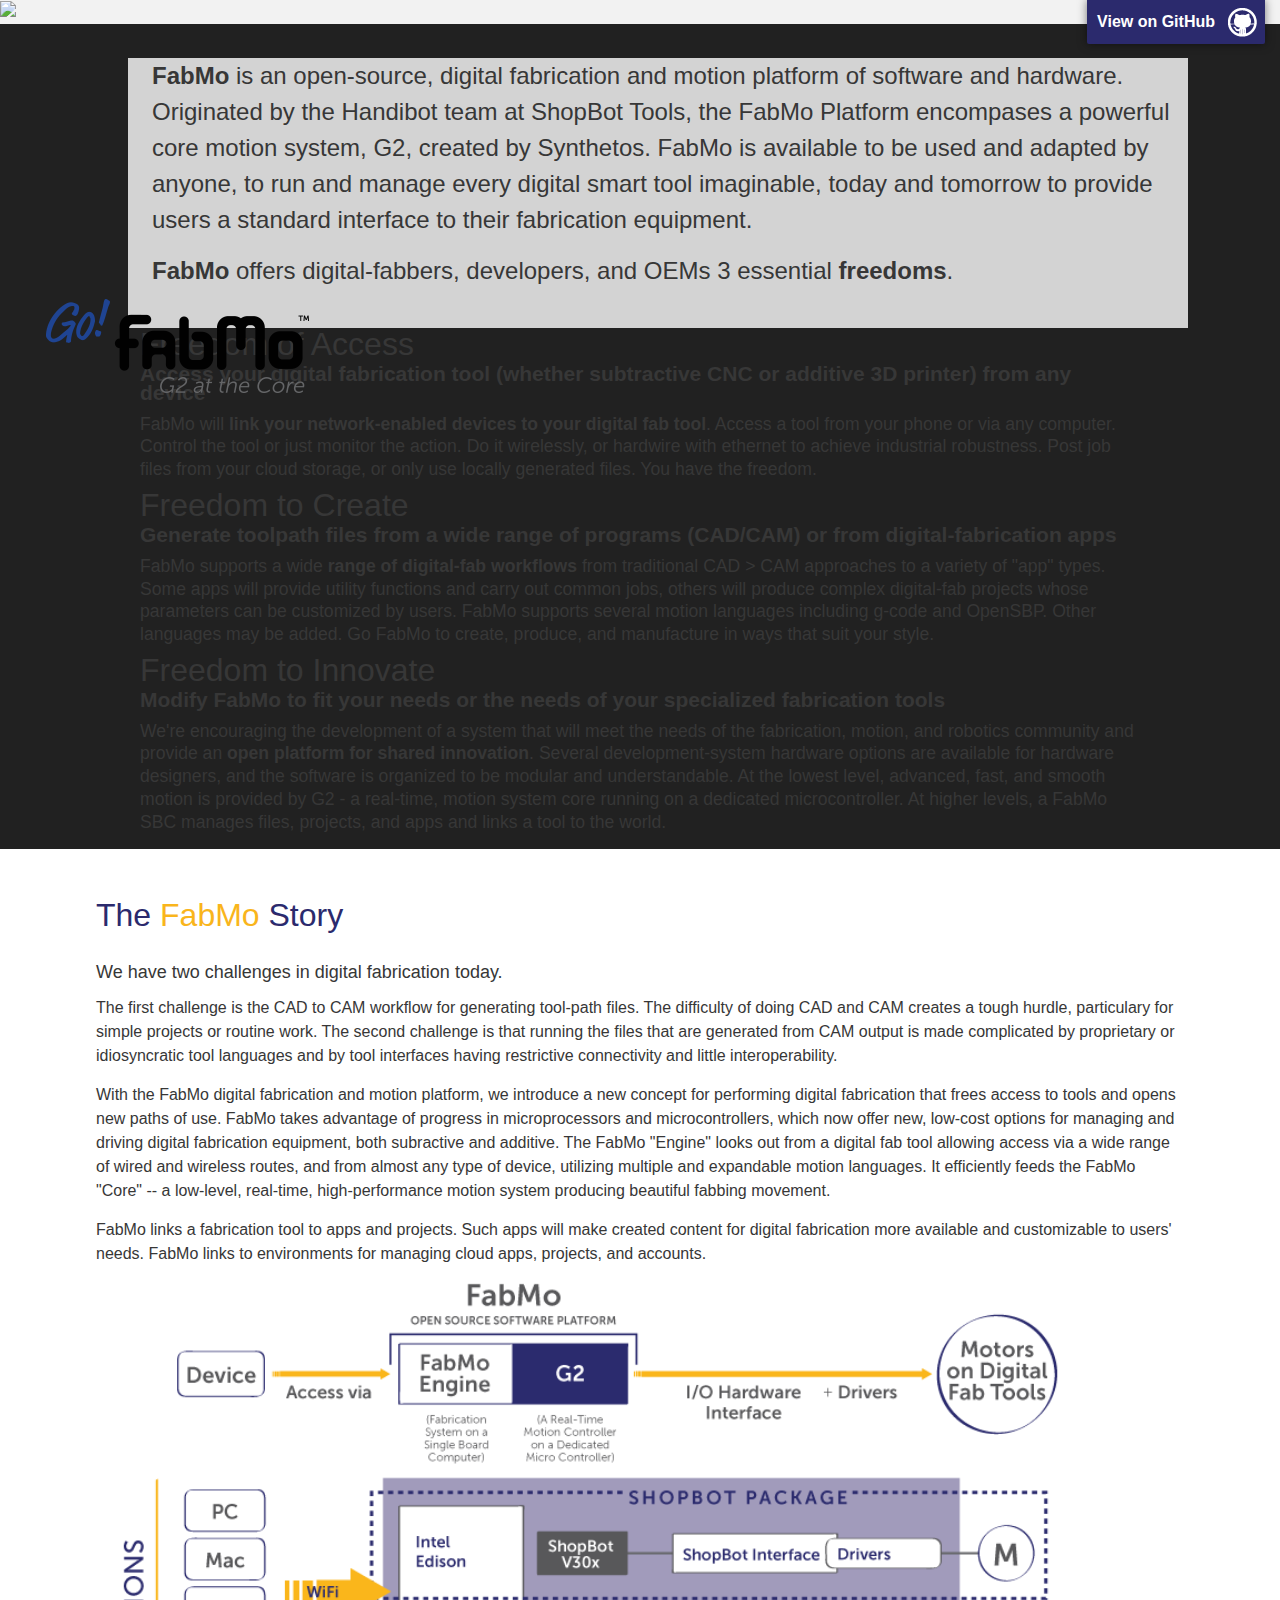
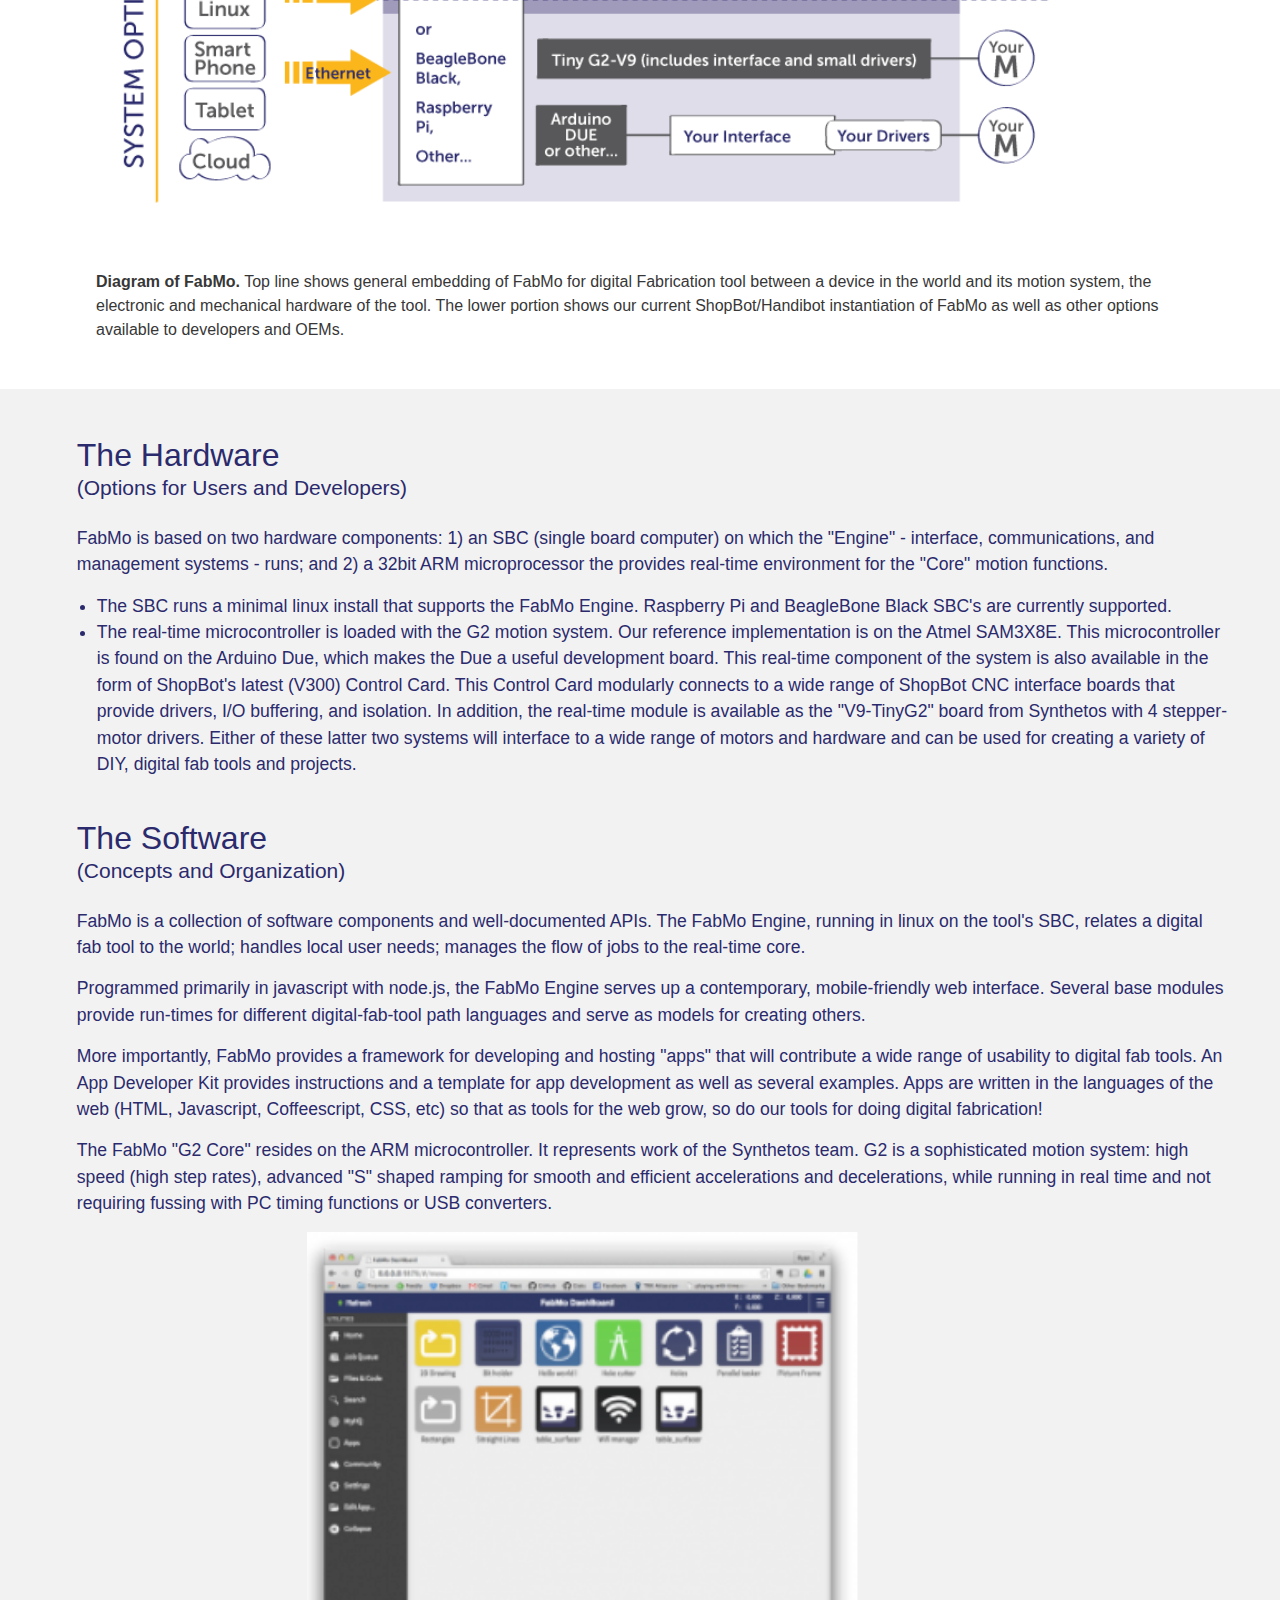
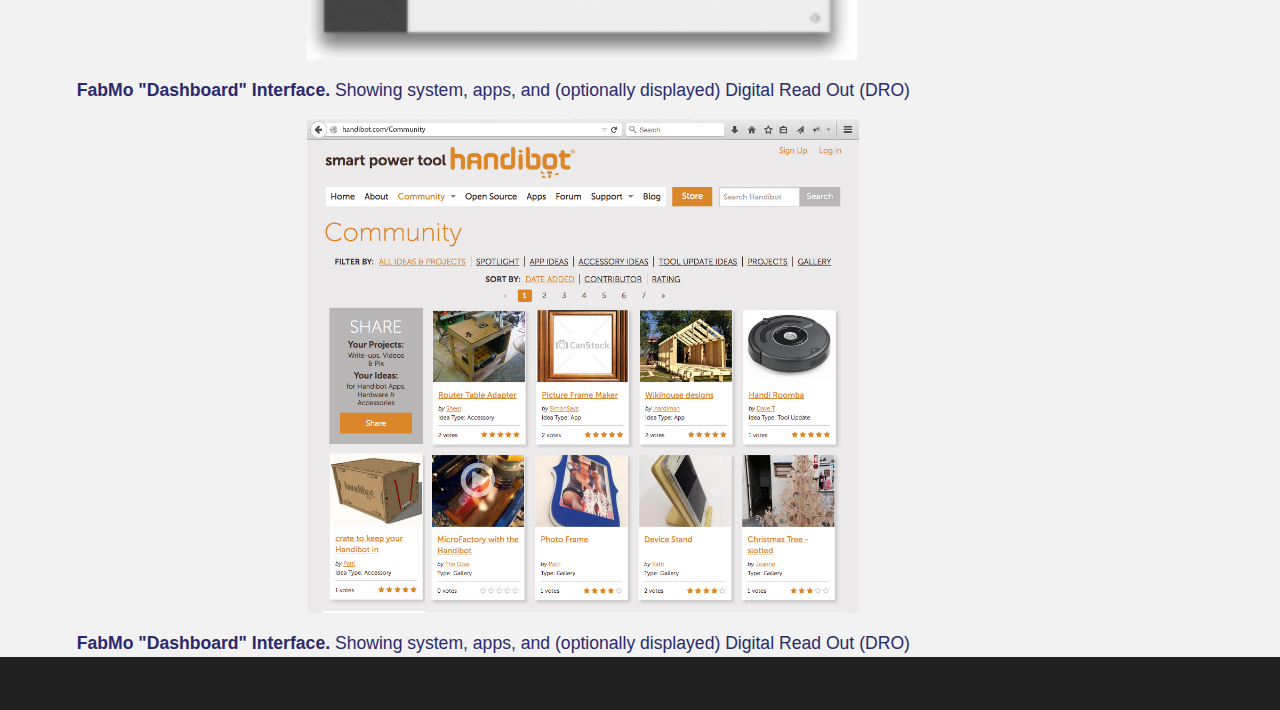
==== index_t1.html @ e77a11d4 "more updating" ====
<!DOCTYPE html>
<html>
    <head>
        <meta charset='utf-8'>
        <meta http-equiv="X-UA-Compatible" content="chrome=1">

        <meta name="viewport" content="width=device-width, initial-scale=1">
        <meta name="description" content="FabMo™ : At last... An Innovative Platform for Today&#39;s and Tomorrow&#39;s Smart Tools">
        <link rel="stylesheet" type="text/css" media="screen" href="stylesheets/stylesheet.css">
        <title>FabMo™</title>

        <script type="text/javascript" src="http://use.typekit.net/nbm6rcp.js"></script>
        <script type="text/javascript">try{Typekit.load();}catch(e){}</script>

        <link rel="stylesheet" type="text/css" media="screen" href="https://handibot.com/css/global.css">
        <link rel="stylesheet" type="text/css" media="screen" href="css/style.css">
        <link rel="stylesheet" href="http://cdnjs.cloudflare.com/ajax/libs/highlight.js/9.2.0/styles/default.min.css">
    </head>

    <body>
    <!-- HEADER -->
    <div id="header_wrap" class="outer">
        <img class="outer" id="header_img" src="images/cutting.png">
        <img id="fabmo_logo" src="images/FabMo_G2_logo.png">
        <a id="forkme_banner" href="https://github.com/FabMo">View on GitHub</a>
    </div>

        <script src="http://cdnjs.cloudflare.com/ajax/libs/highlight.js/9.2.0/highlight.min.js"></script>
        <script>hljs.initHighlightingOnLoad();</script>

        <div class="introduction_story">
          <p>
            <strong>FabMo</strong> is an open-source, digital fabrication and motion platform of software and hardware. Originated by the Handibot team at ShopBot Tools, the FabMo Platform encompases a powerful core motion system, G2, created by Synthetos. FabMo is available to be used and adapted by anyone, to run and manage every digital smart tool imaginable, today and tomorrow to provide users a standard interface to their fabrication equipment.</p>
          <p>
            <strong>FabMo</strong> offers digital-fabbers, developers, and OEMs 3 essential <strong>freedoms</strong>.
          </p>
        </div>

        <div class="freedom inner">
          <div class="freedom_of_access">
            <p></p>
            <h3>Freedom of Access</h3>
            <h4><strong>Access your digital fabrication tool (whether subtractive CNC or additive 3D printer) from any device </strong></h4>
            <p>
              FabMo will <strong>link your network-enabled devices to your digital fab tool</strong>. Access a tool from your phone or via any computer. Control the tool or just
              monitor the action. Do it wirelessly, or hardwire with ethernet to achieve industrial robustness. Post job files from your cloud storage,
              or only use locally generated files. You have the freedom.
            </p>
          </div>
          <div class="freedom_to_create">
            <h3>Freedom to Create</h3>
            <h4><strong>Generate toolpath files from a wide range of programs (CAD/CAM) or from digital-fabrication apps</strong></h4>
            <p>
              FabMo supports a wide <strong>range of digital-fab workflows</strong> from traditional CAD > CAM approaches to a variety of "app" types. Some apps will provide utility functions and carry out common jobs, others will produce complex digital-fab projects whose parameters can be customized by users. FabMo supports several
              motion languages including g-code and OpenSBP. Other languages may be added. Go FabMo to create, produce, and manufacture in ways that suit your style.
            </p>
          </div>
          <div class="freedom_to_innovate">
            <h3>Freedom to Innovate</h3>
            <h4><strong>Modify FabMo to fit your needs or the needs of your specialized fabrication tools</strong></h4>
            <p>
              We're encouraging the development of a system that will meet the needs of the fabrication, motion, and robotics community and provide an <strong>open platform for shared innovation</strong>. Several development-system hardware options are available for hardware designers, and the software is organized to be modular and understandable. At the lowest level,
              advanced, fast, and smooth motion is provided by G2 - a real-time, motion system core running on a dedicated microcontroller. At higher levels, a FabMo SBC manages files, projects, and apps and links a tool to the world.
            </p>
          </div>
        </div>

        <div class="fabmo_story">
          <h2>The <span>FabMo</span> Story</h2>
          <h5>We have two challenges in digital fabrication today.</h5>
          <p>
            The first challenge is the CAD to CAM workflow for generating tool-path files. The difficulty of doing CAD and CAM creates a tough
            hurdle, particulary for simple projects or routine work. The second challenge is that running the files that are generated from CAM output is made complicated by
            proprietary or idiosyncratic tool languages and by tool interfaces having restrictive connectivity and little interoperability.
          </p>
          <p>
            With the FabMo digital fabrication and motion platform, we introduce a new concept for performing digital fabrication that frees access to tools
            and opens new paths of use. FabMo takes advantage of progress in microprocessors and microcontrollers, which now offer new, low-cost options for managing
            and driving digital fabrication equipment, both subractive and additive. The FabMo "Engine" looks out from a digital fab tool allowing
            access via a wide range of wired and wireless routes, and from almost any type of device, utilizing multiple and expandable motion languages. It efficiently feeds
            the FabMo "Core" -- a low-level, real-time, high-performance motion system producing beautiful fabbing movement.
          </p>
          <p>
            FabMo links a fabrication tool to apps and projects. Such apps will make created content for digital fabrication more available and customizable to
            users' needs. FabMo links to environments for managing cloud apps, projects, and accounts.
          </p>
          <img id="diagram_img" src="images/fabmo_diagram_v03.png">
          <p><strong>Diagram of FabMo.</strong> Top line shows general embedding of FabMo for digital Fabrication tool between a device in the world and its motion system, the electronic and mechanical hardware of the tool. The lower portion shows our current ShopBot/Handibot instantiation of FabMo as well as other options available to developers and OEMs.</p>
        </div>
          
        <div class="product_info outer">
          <div id="wrapper product">
            <div class="hardware">
              <h2>The Hardware</h2>
              <h4>(Options for Users and Developers)</h4>
              <p>
                FabMo is based on two hardware components: 1) an SBC (single board computer) on which the "Engine" - interface, communications, and management systems - runs;
                and 2) a 32bit ARM microprocessor the provides real-time environment for the "Core" motion functions.
              </p>
              <ul>
                <li>
                  The SBC runs a minimal linux install that supports the FabMo Engine. Raspberry Pi and BeagleBone Black SBC's are currently supported.
                </li>
                <li>
                  The real-time microcontroller is loaded with the G2 motion system. Our reference implementation is on the Atmel SAM3X8E. This microcontroller is found on the Arduino
                  Due, which makes the Due a useful development board. This real-time component of the system is also available in the form of ShopBot's latest (V300) Control Card.
                  This Control Card modularly connects to a wide range of ShopBot CNC interface boards that provide drivers, I/O buffering, and isolation. In addition,
                  the real-time module is available as the "V9-TinyG2" board from Synthetos with 4 stepper-motor drivers. Either of these latter two systems will interface to a wide range of motors and hardware and can be used for creating a variety of DIY, digital fab tools and projects.
                </li>
              </ul>
            </div>

            <div class="hardware">
              <h2>The Software</h2>
              <h4>(Concepts and Organization)</h4>
              <p>
                FabMo is a collection of software components and well-documented APIs. The FabMo Engine, running in linux on the tool's SBC, relates a digital fab tool
                to the world; handles local user needs; manages the flow of jobs to the real-time core.
              </p>
              <p>
                Programmed primarily in javascript with node.js, the FabMo Engine serves up a contemporary, mobile-friendly web interface. Several base modules provide
                run-times for different digital-fab-tool path languages and serve as models for creating others.
              </p>
              <p>
                More importantly, FabMo provides a framework for developing and hosting "apps" that will contribute a wide range of usability to digital fab tools.
                An App Developer Kit provides instructions and a template for app development as well as several examples. Apps are written in the languages of the web (HTML,
                Javascript, Coffeescript, CSS, etc) so that as tools for the web grow, so do our tools for doing digital fabrication!
              </p>
              <p>
                The FabMo "G2 Core" resides on the ARM microcontroller. It represents work of the Synthetos team. G2 is a sophisticated motion system: high speed (high
                step rates), advanced "S" shaped ramping for smooth and efficient accelerations and decelerations, while running in real time and not requiring fussing with PC timing functions or USB converters.
              </p>
              <p></p>
                  <img src="images/FabMo_Dashboard.png">
              <p><strong>FabMo "Dashboard" Interface.</strong> Showing system, apps, and (optionally displayed) Digital Read Out (DRO) </p> 
                  <img src="images/Handibot_Com_1.jpg">
              <p><strong>FabMo "Dashboard" Interface.</strong> Showing system, apps, and (optionally displayed) Digital Read Out (DRO) 
            </div>
          </div>
        </div>



    <script type="text/javascript">
      var gaJsHost = (("https:" == document.location.protocol) ? "https://ssl." : "http://www.");
      document.write(unescape("%3Cscript src='" + gaJsHost + "google-analytics.com/ga.js' type='text/javascript'%3E%3C/script%3E"));
    </script>
    <script type="text/javascript">
      try {
        var pageTracker = _gat._getTracker("UA-40600601-3");
      pageTracker._trackPageview();
      } catch(err) {}
    </script>


    </body>
</html>
---- stylesheets/stylesheet.css ----
/*******************************************************************************
Slate Theme for GitHub Pages
by Jason Costello, @jsncostello
*******************************************************************************/

@import url(pygment_trac.css);

/*******************************************************************************
MeyerWeb Reset
*******************************************************************************/

html, body, div, span, applet, object, iframe,
h1, h2, h3, h4, h5, h6, p, blockquote, pre,
a, abbr, acronym, address, big, cite, code,
del, dfn, em, img, ins, kbd, q, s, samp,
small, strike, strong, sub, sup, tt, var,
b, u, i, center,
dl, dt, dd, ol, ul, li,
fieldset, form, label, legend,
table, caption, tbody, tfoot, thead, tr, th, td,
article, aside, canvas, details, embed,
figure, figcaption, footer, header, hgroup,
menu, nav, output, ruby, section, summary,
time, mark, audio, video {
  margin: 0;
  padding: 0;
  border: 0;
  font: inherit;
  vertical-align: baseline;
}

/* HTML5 display-role reset for older browsers */
article, aside, details, figcaption, figure,
footer, header, hgroup, menu, nav, section {
  display: block;
}

ol, ul {
  list-style: none;
}

table {
  border-collapse: collapse;
  border-spacing: 0;
}

/*******************************************************************************
Theme Styles
*******************************************************************************/

body {
  box-sizing: border-box;
  color:#373737;
  background: #212121;
  font-size: 16px;
  font-family: 'Myriad Pro', Calibri, Helvetica, Arial, sans-serif;
  line-height: 1.5;
}

h1, h2, h3, h4, h5, h6 {
  margin: 10px 0;
  font-family: 'Lucida Grande', 'Calibri', Helvetica, Arial, sans-serif;
}

h1 {
  font-size: 36px;
  font-weight: 700;
}

h2 {
  padding-bottom: 10px;
  font-size: 32px;
}

h3 {
  font-size: 24px;
}

h4 {
  font-size: 21px;
}

h5 {
  font-size: 18px;
}

h6 {
  font-size: 16px;
}

p {
  margin: 10px 0 15px 0;
}

footer p {
  color: #f2f2f2;
}

a {
  text-decoration: none;
  color: #007edf;
  text-shadow: none;

  transition: color 0.5s ease;
  transition: text-shadow 0.5s ease;
  -webkit-transition: color 0.5s ease;
  -webkit-transition: text-shadow 0.5s ease;
  -moz-transition: color 0.5s ease;
  -moz-transition: text-shadow 0.5s ease;
  -o-transition: color 0.5s ease;
  -o-transition: text-shadow 0.5s ease;
  -ms-transition: color 0.5s ease;
  -ms-transition: text-shadow 0.5s ease;
}

a:hover, a:focus {text-decoration: underline;}

footer a {
  color: #F2F2F2;
  text-decoration: underline;
}

em {
  font-style: italic;
}

strong {
  font-weight: bold;
}

p img {
  display: inline;
  margin: 0;
  padding: 0;
  vertical-align: middle;
  text-align: center;
  border: none;
}

pre, code {
  width: 100%;
  color: #222;
  font-family: Monaco, "Bitstream Vera Sans Mono", "Lucida Console", Terminal, monospace;
  font-size: 14px;

  border-radius: 2px;
  -moz-border-radius: 2px;
  -webkit-border-radius: 2px;
}

pre {
  width: 100%;
  padding: 10px;
  box-shadow: 0 0 10px rgba(0,0,0,.1);
  overflow: auto;
}

code {
  padding: 3px;
  margin: 0 3px;
  box-shadow: 0 0 10px rgba(0,0,0,.1);
}

pre code {
  display: block;
  box-shadow: none;
}

blockquote {
  color: #666;
  margin-bottom: 20px;
  padding: 0 0 0 20px;
  border-left: 3px solid #bbb;
}


ul, ol, dl {
  margin-bottom: 15px
}

ul {
  list-style-position: inside;
  list-style: disc;
  padding-left: 20px;
}

ol {
  list-style-position: inside;
  list-style: decimal;
  padding-left: 20px;
}

dl dt {
  font-weight: bold;
}

dl dd {
  padding-left: 20px;
  font-style: italic;
}

dl p {
  padding-left: 20px;
  font-style: italic;
}

hr {
  height: 1px;
  margin-bottom: 5px;
  border: none;
  background: url('../images/bg_hr.png') repeat-x center;
}

table {
  border: 1px solid #373737;
  margin-bottom: 20px;
  text-align: left;
 }

th {
  font-family: 'Lucida Grande', 'Helvetica Neue', Helvetica, Arial, sans-serif;
  padding: 10px;
  background: #373737;
  color: #fff;
 }

td {
  padding: 10px;
  border: 1px solid #373737;
 }

form {
  background: #f2f2f2;
  padding: 20px;
}

/*******************************************************************************
Full-Width Styles
*******************************************************************************/

.outer {
  width: 100%;
}

.inner {
  position: relative;
  max-width: 1000px;
  padding: 20px 10px;
  margin: 0 auto;
}

#forkme_banner {
  display: block;
  position: absolute;
  top:0;
  right: 15px;
  z-index: 10;
  padding: 10px 50px 10px 10px;
  color: #fff;
  background: url('../images/blacktocat.png') #2b2a6d no-repeat 95% 50%;
  font-weight: 700;
  box-shadow: 0 0 10px rgba(0,0,0,.5);
  border-bottom-left-radius: 2px;
  border-bottom-right-radius: 2px;
}

#fabmo_logo {
  display: block;
  position: absolute;
  top:31%;
  left: 30px;
  z-index: 10;
  padding: 10px 50px 10px 10px;
}

#header_wrap .inner {
  padding: 50px 10px 30px 10px;
}

#header_img img {
  width:100%;
}

#diagram_img img {
  margin-left: 10%;
  margin-right: 10%;
  width: 80%;
  position: relative;
  top: 1em;
  padding-left: 1em;
  padding-right:.5em;
  padding-bottom: 1em;
  background-color: white;
}

#project_title {
  margin: 0;
  color: #fff;
  font-size: 42px;
  font-weight: 700;
}

#project_tagline {
  color: #fff;
  font-size: 24px;
  font-weight: 300;
  background: none;
}

#downloads {
  position: absolute;
  width: 210px;
  z-index: 10;
  bottom: -40px;
  right: 0;
  height: 70px;
  background: url('../images/icon_download.png') no-repeat 0% 90%;
}

.zip_download_link {
  display: block;
  float: right;
  width: 90px;
  height:70px;
  text-indent: -5000px;
  overflow: hidden;
  background: url(../images/sprite_download.png) no-repeat bottom left;
}

.tar_download_link {
  display: block;
  float: right;
  width: 90px;
  height:70px;
  text-indent: -5000px;
  overflow: hidden;
  background: url(../images/sprite_download.png) no-repeat bottom right;
  margin-left: 10px;
}

.zip_download_link:hover {
  background: url(../images/sprite_download.png) no-repeat top left;
}

.tar_download_link:hover {
  background: url(../images/sprite_download.png) no-repeat top right;
}

#main_content_wrap {
  background: #f2f2f2;
  border-top: 1px solid #111;
  border-bottom: 1px solid #111;
}

#main_content {
  padding-top: 40px;
}

#footer_wrap {
  background: #212121;
}



/*******************************************************************************
Small Device Styles
*******************************************************************************/

@media screen and (max-width: 480px) {
  html, body {
    font-size:14px;
    width: 100% !important;
    overflow-x: hidden !important;
  }

  #downloads {
    display: none;
  }

  .inner {
    min-width: 320px;
    max-width: 400px;
  }

  #project_title {
  font-size: 32px;
  }

  h1 {
    font-size: 28px;
  }

  h2 {
    font-size: 24px;
  }

  h3 {
    font-size: 21px;
  }

  h4 {
    font-size: 18px;
  }

  h5 {
    font-size: 14px;
  }

  h6 {
    font-size: 12px;
  }

  code, pre {
    min-width: 320px;
    max-width: 900px;
    font-size: 11px;
  }

  #head_container {
    max-width: 100% !important;
  }

  #fabmo_logo {
    display: block;
    position: relative;
    top:30;
    left: 30px;
    z-index: 10;
    padding: 10px 50px 10px 10px;
  }

  .cartoon_container {
    max-width: 90% !important;
    padding-top: 15% !important;
  }

  .cartoon_container img {
    display: block !important;
    float: none !important;
    padding: 5em 0 1em 0 !important;
  }

  .tagline_container {
    display: block !important;
    width: 100% !important;
  }

  .second_tagline {
    width: 90% !important;
    position: static;
    font-size: 1.4em !important;
  }

  .first_tagline {
    font-size: 2em !important;
    position: static !important;
    float: left;
  }

  .fabmo_story {
    padding: 1.5em !important;
  }

  .freedom {
    padding: 1.5em !important;
  }

  .freedom h5 {
    font-weight: bold !important;
  }

  .tagline {
    width: 100% !important;
  }

  .divider {
    display: none;
  }

  .hardware, .software {
    min-width: 90%;
    max-width: 100%;
    display: block;
  }

  .hardware {
    padding-bottom: 0;
  }

  .hardware_image_1 img {
    width: 100% !important;
  }

  .software {
    position: static !important;
  }

  .resources {
    width: 90% !important;
    padding-left: 1.5em !important;
  }

  .logo_footer {
    float: right;
  }

  .logo_footer p {
    display: none;
  }
}

@media (max-width: 800px) {
  .product_info h2, .product_info h4 {
    line-height: 1em !important;
  }

  .fabmo_story img {
    width: 100% !important;
  }

  .footer_logo {
    width: 100% !important;
  }
}

@media (max-width: 1350px) {
  .hardware_image_2, .hardware_image_1 {
    max-width: 90%;
    width: 100% !important;
  }
}


/*******************************************************************************
Custom FabMo Styles
*******************************************************************************/

.introduction_story {
  margin-left: 10%;
  margin-right: 10%;
  width: 80%;
  position: relative;
  top: 1em;
  padding-left: 1em;
  padding-right:.5em;
  padding-bottom: 1em;
  background-color: lightgrey;
  font-size: 1.5em;
  margin-bottom: 0;
}

.introduction_story p {
  width: 100%;
}

#wrapper {
  width: 100%;
  background-color: white;
  border-bottom: 2px solid #2b2a6d;
  border-top: 2px solid #2b2a6d;
}

#wrapper .product {
  background-color: #f2f2f2;
}

#head_container {
  width: 80%;
  max-width: 1200px;
  min-height: 30em;
  margin: 0 auto;
  overflow: hidden;
  position: relative;
}

.cartoon_container {
  max-width: 50%;
}

.cartoon_container img {
  width: 100%;
  max-width: 500px;
  float: left;
  padding: 3em;
}

.tagline_container {
  width: 30%;
  height: auto;
  display: inline-block;
  margin: 0;
  text-align: right;
  overflow: hidden;
}

.tagline {
  width: 40%;
  font-size: 3.5vmin;
  position: absolute;
  right: 0;
  top: 1.5em;
  height: auto;
}

.first_tagline {
  position: absolute;
  left: .5em;
  font-size: 4vmin;
  color: #F9B51C;
}

.freedom {
  line-height: 1.2em;
  margin: 0 auto;
  padding-top: 1em;
  position: relative;
  top: 0em;
  padding-bottom: 0;
}

.freedom span {
  color: #F9B51C;
  text-decoration: underline;
}

.freedom h3 {
  font-size: 2em;
}

.freedom h5 {
  width: 75%;
  line-height: 1.5em;
}

.freedom div {
  padding-bottom: 0em;
}

.freedom p {
  font-size: 1.1em;
  line-height: 1.3em;
}

.product_info {
  position: relative;
  background-color: #f2f2f2;
  padding-top: 3em;
}

.product_info h2, .product_info h4 {
  line-height: .5em;
}

.product_info h4 {
  padding-bottom: 1em;
}

.hardware, .software {
  padding-left: 6%;
  color: #2b2a6d;
}

.hardware {
  padding-right: 3em;
  margin-bottom: 3em;
  position: relative;
  font-size: 1.1em;
}

.hardware img {
  width: 48%;
  margin-left: 20%;
  margin-right: 20%;
  position: relative;
}

.hardware_image_1 {
  width: 48%;
  display: inline-block;
  padding: 1em;
  position: relative;
  top: -1.4em;
}

.hardware_image_1 img {
  width: 76%;
}

.hardware_image_2 {
  width: 43%;
  display: inline-block;
  padding: 1em;
}

.hardware_image_2 img {
  width: 80%;
}

.hardware_images p {
  font-size: .9em;
}

.software {
  position: absolute;
  line-height: 1.5;
  font-size: 1.1em;
}

.divider {
  position:absolute;
  left:50%;
  top:10%;
  bottom:10%;
  border-left: 3px solid #2b2a6d;
}

.fabmo_story {
  background-color: white;
  padding: 2em 6em;
}

.fabmo_story h2 {
  color: #2b2a6d;
}

.fabmo_story span {
  color:  #F9B51C;
}

.fabmo_story img {
  width: 90%;
  position: relative;
  top: -1em;
}

.outer {
  background-color: #f2f2f2;
}

header {
  background-color: #f2f2f2;
}

footer {
  background-color: white;
  display: inline-block;
  width: 100%;
}

#footer_wrap {
  background-color: white;
}

.logo_footer {
  display: inline-block;
  width: 30%;
}

.logo_footer img {
  width: 75%;
}

.logo_footer a{
  color: #2b2a6d;
}

.logo_footer p {
  color: #2b2a6d;
  text-align: right;
}

.resources {
  padding: 0em 0 2em 6em;
  display: inline-block;
  width: 60%;
}

.resources h3 {
  color: #F9B51C;
  font-size: 2em;
  text-decoration: underline;
  padding-bottom: .2em;
}

.resources h5 {
  font-size: .9em;
  display: inline-block;
}

.resources a {
  display: inline;
}

.last-p {
  padding-bottom: 3em;
}

.resources a {
  color: #2b2a6d;
  font-size: 1em;
}
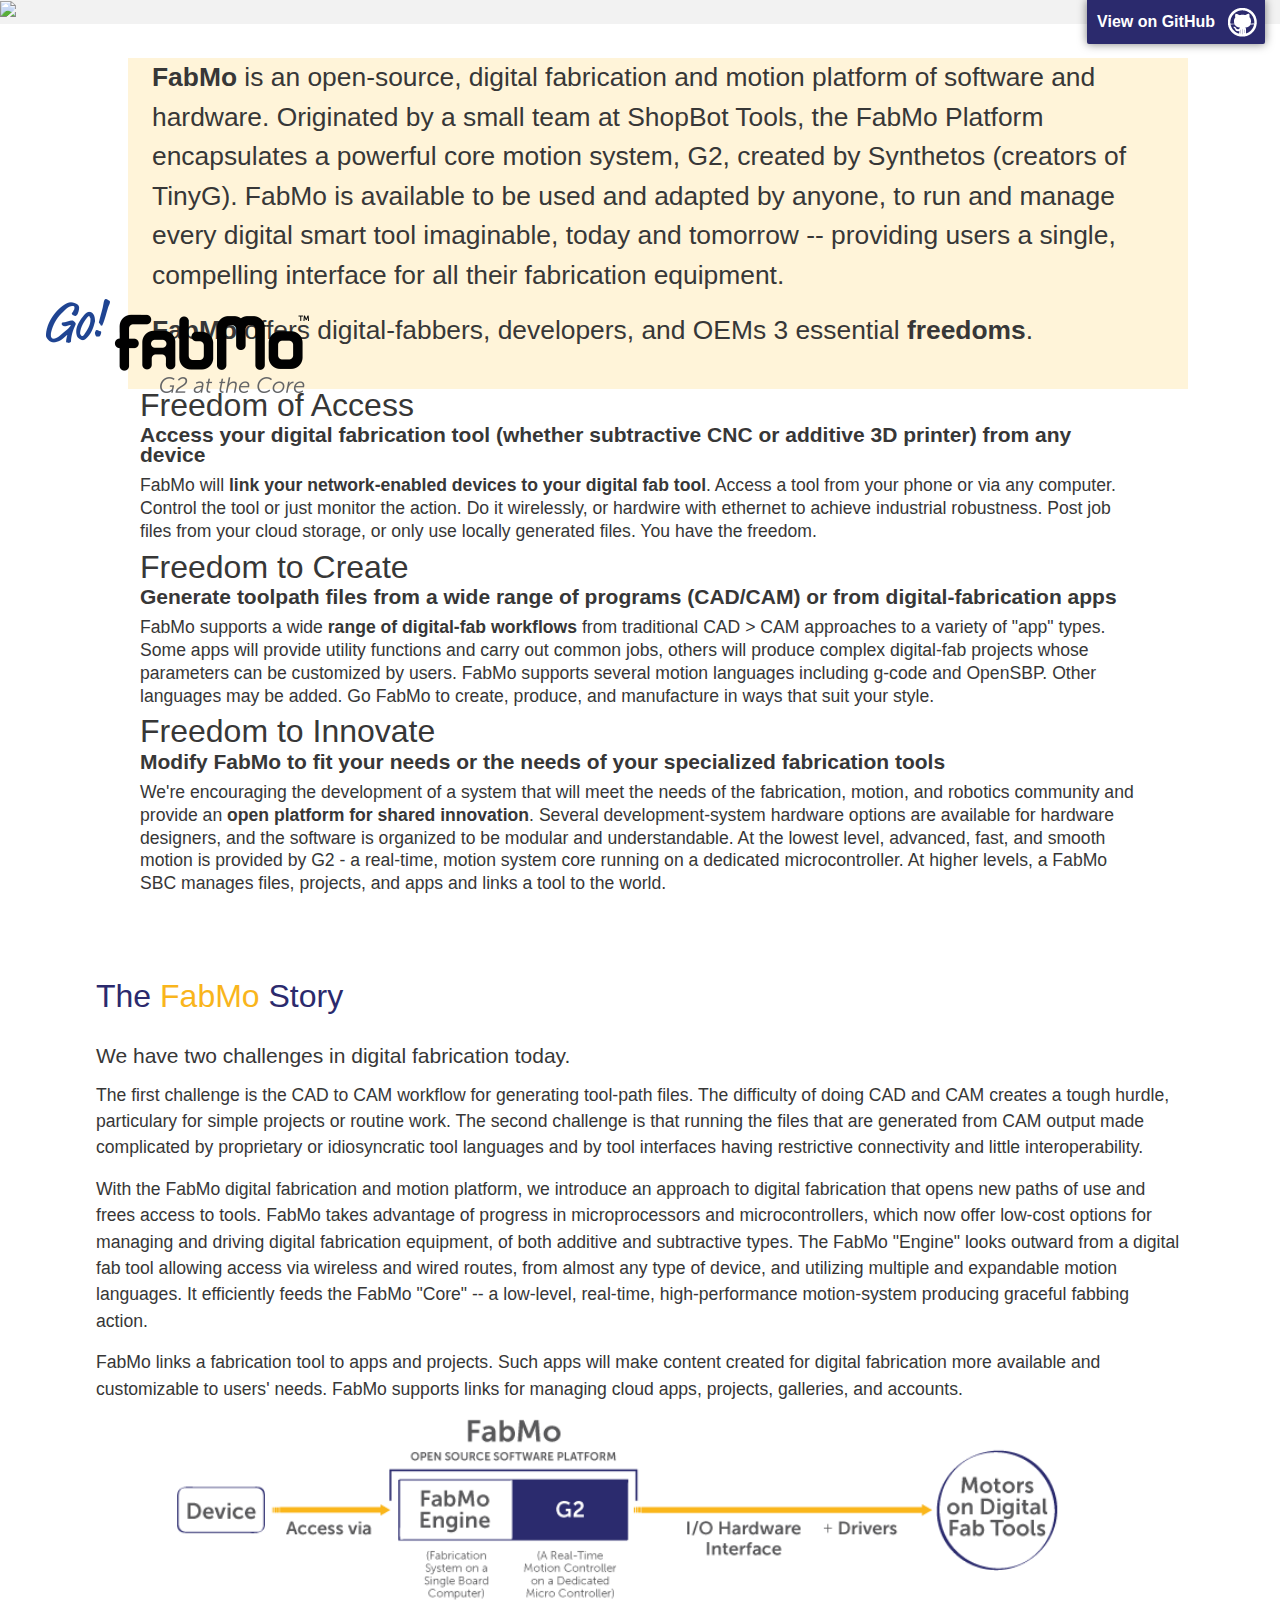
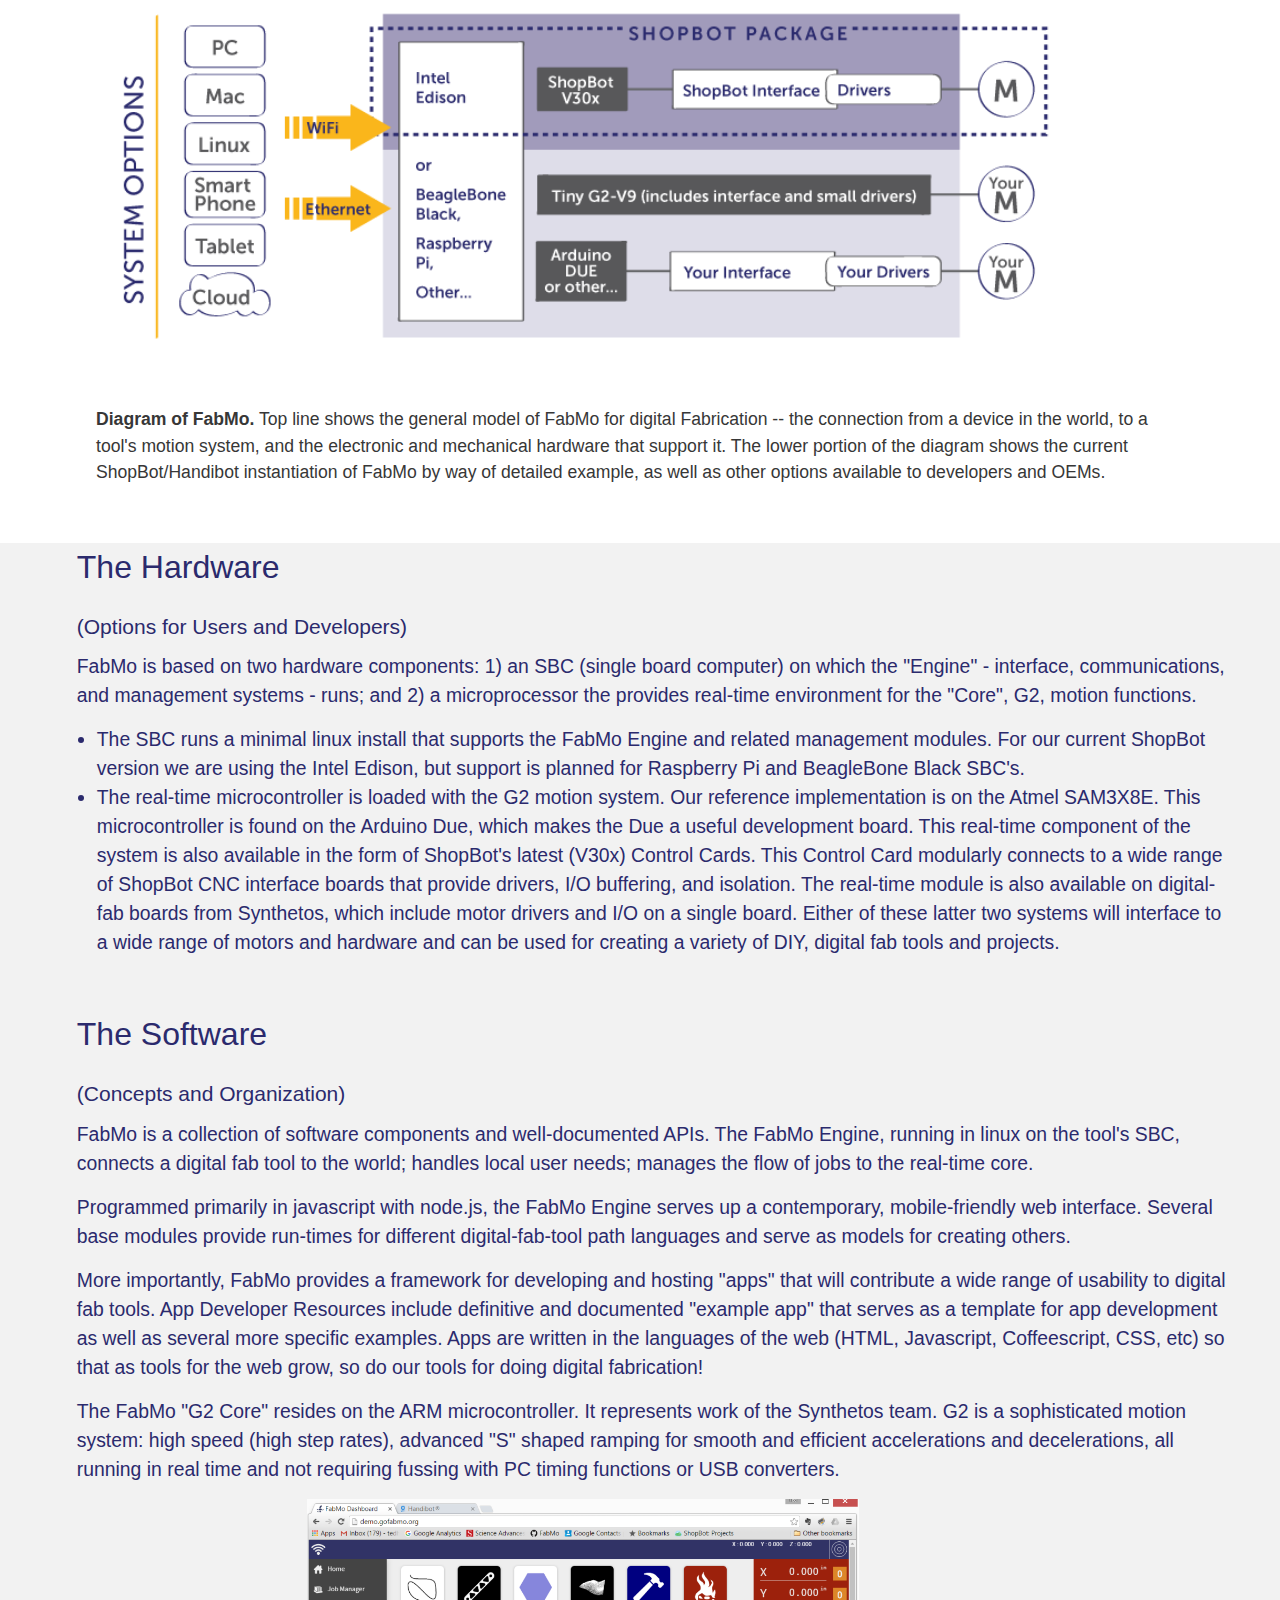
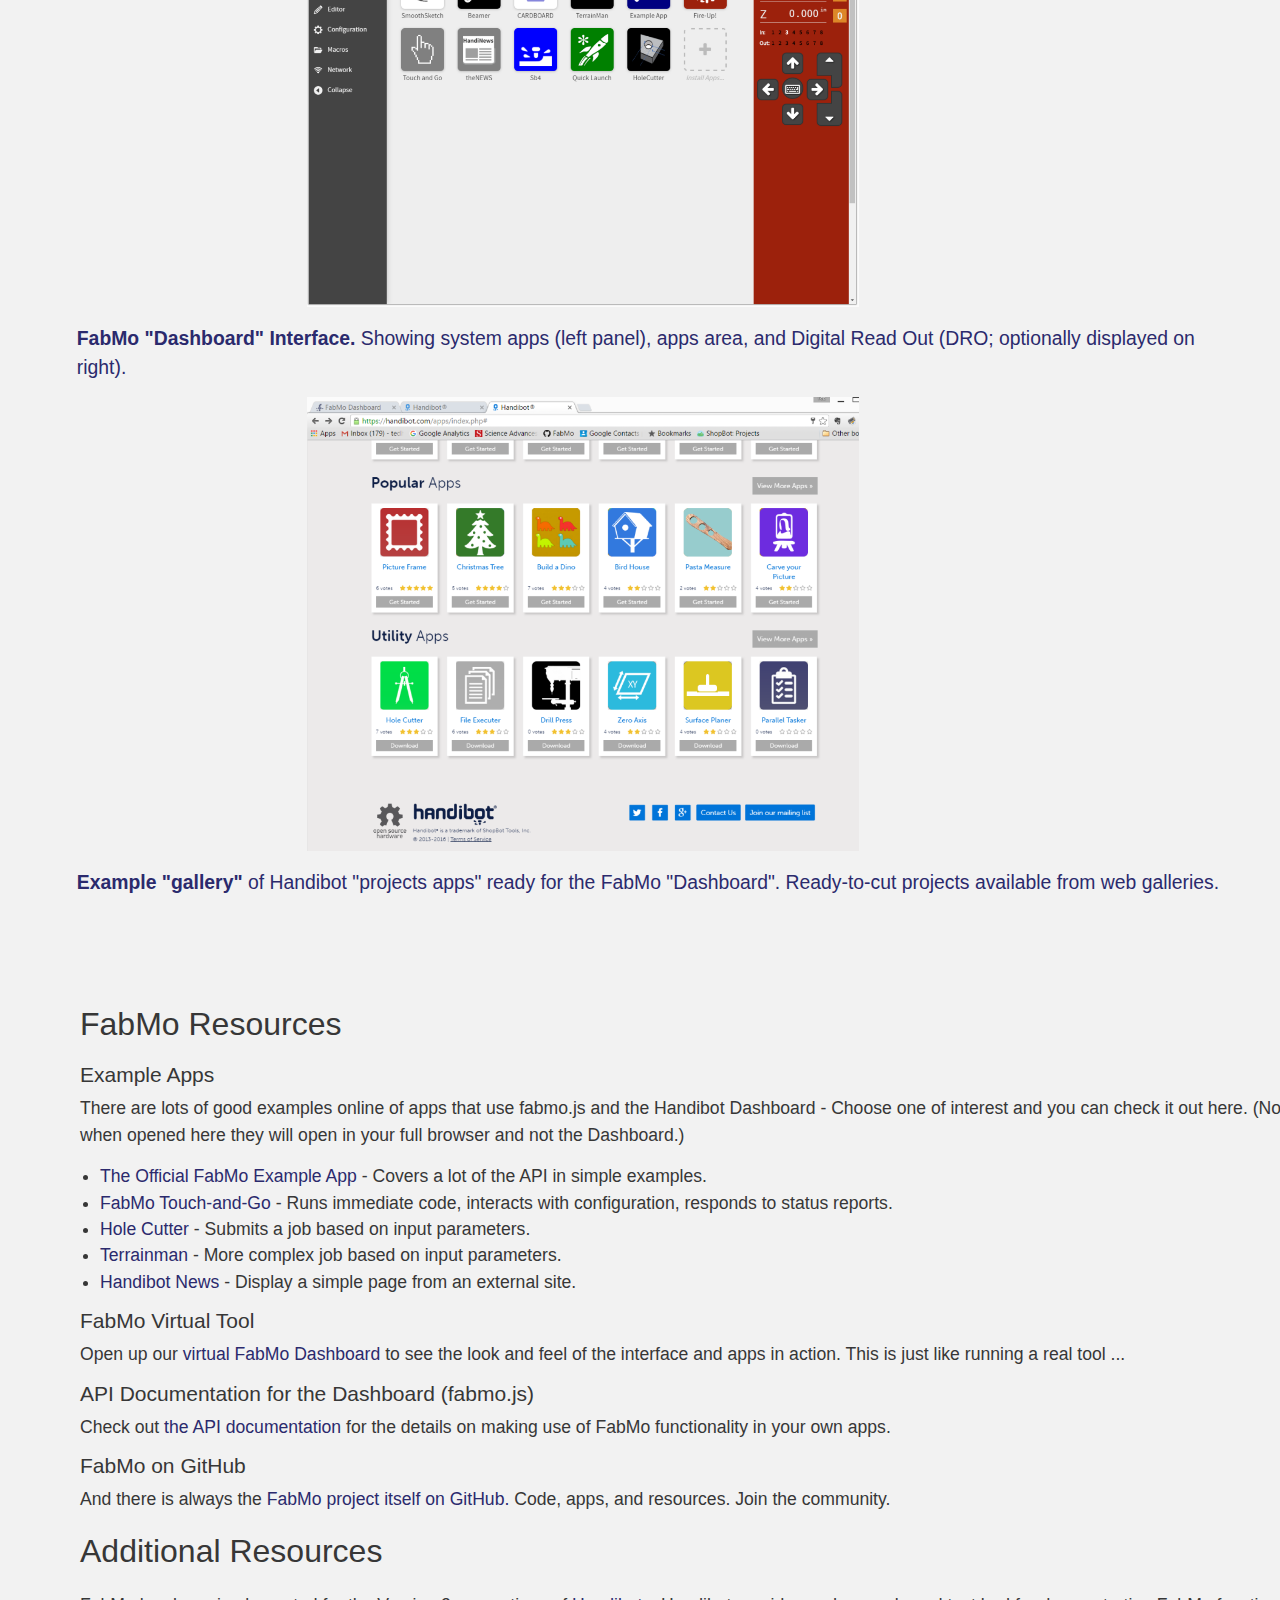
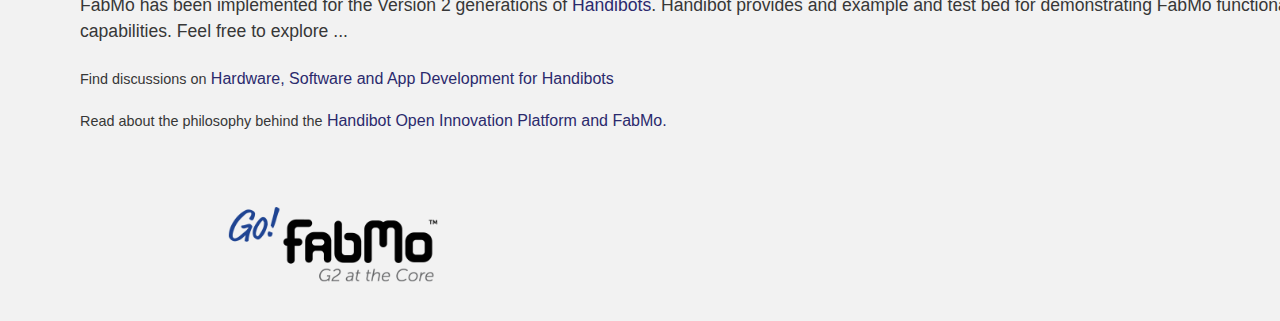
==== commit 9d50b053: "updated text and images" ====
--- a/index_t1.html
+++ b/index_t1.html
@@ -19,7 +19,6 @@
     </head>
 
     <body>
-    <!-- HEADER -->
     <div id="header_wrap" class="outer">
         <img class="outer" id="header_img" src="images/cutting.png">
         <img id="fabmo_logo" src="images/FabMo_G2_logo.png">
@@ -31,7 +30,7 @@
 
         <div class="introduction_story">
           <p>
-            <strong>FabMo</strong> is an open-source, digital fabrication and motion platform of software and hardware. Originated by the Handibot team at ShopBot Tools, the FabMo Platform encompases a powerful core motion system, G2, created by Synthetos. FabMo is available to be used and adapted by anyone, to run and manage every digital smart tool imaginable, today and tomorrow to provide users a standard interface to their fabrication equipment.</p>
+            <strong>FabMo</strong> is an open-source, digital fabrication and motion platform of software and hardware. Originated by a small team at ShopBot Tools, the FabMo Platform encapsulates a powerful core motion system, G2, created by Synthetos (creators of TinyG). FabMo is available to be used and adapted by anyone, to run and manage every digital smart tool imaginable, today and tomorrow -- providing users a single, compelling interface for all their fabrication equipment.</p>
           <p>
             <strong>FabMo</strong> offers digital-fabbers, developers, and OEMs 3 essential <strong>freedoms</strong>.
           </p>
@@ -44,8 +43,7 @@
             <h4><strong>Access your digital fabrication tool (whether subtractive CNC or additive 3D printer) from any device </strong></h4>
             <p>
               FabMo will <strong>link your network-enabled devices to your digital fab tool</strong>. Access a tool from your phone or via any computer. Control the tool or just
-              monitor the action. Do it wirelessly, or hardwire with ethernet to achieve industrial robustness. Post job files from your cloud storage,
-              or only use locally generated files. You have the freedom.
+              monitor the action. Do it wirelessly, or hardwire with ethernet to achieve industrial robustness. Post job files from your cloud storage, or only use locally generated files. You have the freedom.
             </p>
           </div>
           <div class="freedom_to_create">
@@ -68,45 +66,38 @@
 
         <div class="fabmo_story">
           <h2>The <span>FabMo</span> Story</h2>
-          <h5>We have two challenges in digital fabrication today.</h5>
+          <h4>We have two challenges in digital fabrication today.</h4>
           <p>
-            The first challenge is the CAD to CAM workflow for generating tool-path files. The difficulty of doing CAD and CAM creates a tough
-            hurdle, particulary for simple projects or routine work. The second challenge is that running the files that are generated from CAM output is made complicated by
-            proprietary or idiosyncratic tool languages and by tool interfaces having restrictive connectivity and little interoperability.
+            The first challenge is the CAD to CAM workflow for generating tool-path files. The difficulty of doing CAD and CAM creates a tough hurdle, particulary for simple projects or routine work. The second challenge is that running the files that are generated from CAM output made complicated by proprietary or idiosyncratic tool languages and by tool interfaces having restrictive connectivity and little interoperability.
           </p>
           <p>
-            With the FabMo digital fabrication and motion platform, we introduce a new concept for performing digital fabrication that frees access to tools
-            and opens new paths of use. FabMo takes advantage of progress in microprocessors and microcontrollers, which now offer new, low-cost options for managing
-            and driving digital fabrication equipment, both subractive and additive. The FabMo "Engine" looks out from a digital fab tool allowing
-            access via a wide range of wired and wireless routes, and from almost any type of device, utilizing multiple and expandable motion languages. It efficiently feeds
-            the FabMo "Core" -- a low-level, real-time, high-performance motion system producing beautiful fabbing movement.
+            With the FabMo digital fabrication and motion platform, we introduce an approach to digital fabrication that opens new paths of use and frees access to tools. FabMo takes advantage of progress in microprocessors and microcontrollers, which now offer low-cost options for managing and driving digital fabrication equipment, of both additive and subtractive types. The FabMo "Engine" looks outward from a digital fab tool allowing access via wireless and wired routes, from almost any type of device, and utilizing multiple and expandable motion languages. It efficiently feeds the FabMo "Core" -- a low-level, real-time, high-performance motion-system producing graceful fabbing action.
           </p>
           <p>
-            FabMo links a fabrication tool to apps and projects. Such apps will make created content for digital fabrication more available and customizable to
-            users' needs. FabMo links to environments for managing cloud apps, projects, and accounts.
+            FabMo links a fabrication tool to apps and projects. Such apps will make content created for digital fabrication more available and customizable to users' needs. FabMo supports links for managing cloud apps, projects, galleries, and accounts.
           </p>
-          <img id="diagram_img" src="images/fabmo_diagram_v03.png">
-          <p><strong>Diagram of FabMo.</strong> Top line shows general embedding of FabMo for digital Fabrication tool between a device in the world and its motion system, the electronic and mechanical hardware of the tool. The lower portion shows our current ShopBot/Handibot instantiation of FabMo as well as other options available to developers and OEMs.</p>
+            <img id="diagram_img" src="images/fabmo_diagram_v03.png">
+          <p>
+            <strong>Diagram of FabMo.</strong> Top line shows the general model of FabMo for digital Fabrication -- the connection from a device in the world, to a tool's motion system, and the electronic and mechanical hardware that support it. The lower portion of the diagram shows the current ShopBot/Handibot instantiation of FabMo by way of detailed example, as well as other options available to developers and OEMs.
+          </p>
         </div>
           
-        <div class="product_info outer">
+        <div class="outer">
           <div id="wrapper product">
             <div class="hardware">
               <h2>The Hardware</h2>
               <h4>(Options for Users and Developers)</h4>
               <p>
                 FabMo is based on two hardware components: 1) an SBC (single board computer) on which the "Engine" - interface, communications, and management systems - runs;
-                and 2) a 32bit ARM microprocessor the provides real-time environment for the "Core" motion functions.
+                and 2) a microprocessor the provides real-time environment for the "Core", G2, motion functions.
               </p>
               <ul>
                 <li>
-                  The SBC runs a minimal linux install that supports the FabMo Engine. Raspberry Pi and BeagleBone Black SBC's are currently supported.
+                  The SBC runs a minimal linux install that supports the FabMo Engine and related management modules. For our current ShopBot version we are using the Intel Edison, but support is planned for Raspberry Pi and BeagleBone Black SBC's.
                 </li>
                 <li>
-                  The real-time microcontroller is loaded with the G2 motion system. Our reference implementation is on the Atmel SAM3X8E. This microcontroller is found on the Arduino
-                  Due, which makes the Due a useful development board. This real-time component of the system is also available in the form of ShopBot's latest (V300) Control Card.
-                  This Control Card modularly connects to a wide range of ShopBot CNC interface boards that provide drivers, I/O buffering, and isolation. In addition,
-                  the real-time module is available as the "V9-TinyG2" board from Synthetos with 4 stepper-motor drivers. Either of these latter two systems will interface to a wide range of motors and hardware and can be used for creating a variety of DIY, digital fab tools and projects.
+                  The real-time microcontroller is loaded with the G2 motion system. Our reference implementation is on the Atmel SAM3X8E. This microcontroller is found on the Arduino Due, which makes the Due a useful development board. This real-time component of the system is also available in the form of ShopBot's latest (V30x) Control Cards.
+                  This Control Card modularly connects to a wide range of ShopBot CNC interface boards that provide drivers, I/O buffering, and isolation. The real-time module is also available on digital-fab boards from Synthetos, which include motor drivers and I/O on a single board. Either of these latter two systems will interface to a wide range of motors and hardware and can be used for creating a variety of DIY, digital fab tools and projects.
                 </li>
               </ul>
             </div>
@@ -115,31 +106,62 @@
               <h2>The Software</h2>
               <h4>(Concepts and Organization)</h4>
               <p>
-                FabMo is a collection of software components and well-documented APIs. The FabMo Engine, running in linux on the tool's SBC, relates a digital fab tool
-                to the world; handles local user needs; manages the flow of jobs to the real-time core.
+                FabMo is a collection of software components and well-documented APIs. The FabMo Engine, running in linux on the tool's SBC, connects a digital fab tool to the world; handles local user needs; manages the flow of jobs to the real-time core.
               </p>
               <p>
-                Programmed primarily in javascript with node.js, the FabMo Engine serves up a contemporary, mobile-friendly web interface. Several base modules provide
-                run-times for different digital-fab-tool path languages and serve as models for creating others.
+                Programmed primarily in javascript with node.js, the FabMo Engine serves up a contemporary, mobile-friendly web interface. Several base modules provide run-times for different digital-fab-tool path languages and serve as models for creating others.
               </p>
               <p>
-                More importantly, FabMo provides a framework for developing and hosting "apps" that will contribute a wide range of usability to digital fab tools.
-                An App Developer Kit provides instructions and a template for app development as well as several examples. Apps are written in the languages of the web (HTML,
-                Javascript, Coffeescript, CSS, etc) so that as tools for the web grow, so do our tools for doing digital fabrication!
+                More importantly, FabMo provides a framework for developing and hosting "apps" that will contribute a wide range of usability to digital fab tools. App Developer Resources include definitive and documented "example app" that serves as a template for app development as well as several more specific examples. Apps are written in the languages of the web (HTML, Javascript, Coffeescript, CSS, etc) so that as tools for the web grow, so do our tools for doing digital fabrication!
               </p>
               <p>
-                The FabMo "G2 Core" resides on the ARM microcontroller. It represents work of the Synthetos team. G2 is a sophisticated motion system: high speed (high
-                step rates), advanced "S" shaped ramping for smooth and efficient accelerations and decelerations, while running in real time and not requiring fussing with PC timing functions or USB converters.
+                The FabMo "G2 Core" resides on the ARM microcontroller. It represents work of the Synthetos team. G2 is a sophisticated motion system: high speed (high step rates), advanced "S" shaped ramping for smooth and efficient accelerations and decelerations, all running in real time and not requiring fussing with PC timing functions or USB converters.
               </p>
               <p></p>
-                  <img src="images/FabMo_Dashboard.png">
-              <p><strong>FabMo "Dashboard" Interface.</strong> Showing system, apps, and (optionally displayed) Digital Read Out (DRO) </p> 
-                  <img src="images/Handibot_Com_1.jpg">
-              <p><strong>FabMo "Dashboard" Interface.</strong> Showing system, apps, and (optionally displayed) Digital Read Out (DRO) 
+                <img src="images/dash.png">
+              <p>
+                <strong>FabMo "Dashboard" Interface.</strong> Showing system apps (left panel), apps area, and Digital Read Out (DRO; optionally displayed on right).
+              </p> 
+                <img src="images/apps.png">
+              <p>
+                <strong>Example "gallery" </strong> of Handibot "projects apps" ready for the FabMo "Dashboard". Ready-to-cut projects  available from web galleries.
+              </p>   
             </div>
-          </div>
-        </div>
 
+            <div class="resources">
+                  <br>
+                  <h3>FabMo Resources</h3>
+                    <h4>Example Apps</h4>
+                        <p>There are lots of good examples online of apps that use fabmo.js and the Handibot Dashboard - Choose one of interest and you can check it out here. (Note that when opened here they will open in your full browser and not the Dashboard.)</p>
+                        <ul>
+                            <li> <a href="http://fabmo.github.io/fabmo-example-app/">The Official FabMo Example App</a> - Covers a lot of the API in simple examples.</li>
+                            <li> <a href="http://fabmo.github.io/fabmo-touchandgo-app/">FabMo Touch-and-Go</a> - Runs immediate code, interacts with configuration, responds to status reports.</li>
+                            <li> <a href="http://fabmo.github.io/fabmo-holecutter-app/">Hole Cutter</a> - Submits a job based on input parameters.</li>
+                            <li> <a href="http://fabmo.github.io/fabmo-terrainman-app/">Terrainman</a> - More complex job based on input parameters.</li>
+                            <li> <a href="http://fabmo.github.io/fabmo-the-news-app/">Handibot News</a> - Display a simple page from an external site.</li>
+                        </ul>
+                    <h4>FabMo Virtual Tool</h4>
+                        <p>Open up our <a href="http://demo.gofabmo.org">virtual FabMo Dashboard</a> to see the look and feel of the interface and apps in action. This is just like running a real tool ...</p>
+                    <h4>API Documentation for the Dashboard (fabmo.js)</h4>
+                        <p>Check out <a href="http://fabmo.github.io/fabmo.js/">the API documentation</a> for the details on making use of FabMo functionality in your own apps.</p>
+                    <h4>FabMo on GitHub</h4>
+                        <p>And there is always the <a href="http://github.com/fabmo">FabMo project itself on GitHub.</a> Code, apps, and resources. Join the community.</p>
+
+                  <h3>Additional Resources</h3>
+                  <p>FabMo has been implemented for the Version 2 generations of <a href="https://www.handibot.com">Handibots</a>. Handibot provides and example and test bed for demonstrating FabMo functionality and capabilities. Feel free to explore ...</p>
+                  <h5>Find discussions on </h5>
+                  <a href="https://github.com/Handibot/handibot-software/blob/master/Introduction%20to%20App%20Development/Introduction%20to%20Handibot%20Software%20and%20to%20Developing%20APPS%20for%20Handibot.pdf">Hardware, Software and App Development for Handibots</a>
+                  <br>
+                  <h5>Read about the philosophy behind the </h5>
+                  <a href="http://handibot.com/open-source.php">Handibot Open Innovation Platform and FabMo.</a>
+                  <br>
+                  <br>
+            </div>
+            <div class="logo_footer">
+              <img src="images/FabMo_G2_logo.png">
+              <br>
+              <br>
+            </div>
 
 
     <script type="text/javascript">
--- a/stylesheets/stylesheet.css
+++ b/stylesheets/stylesheet.css
@@ -498,6 +498,7 @@
   .resources {
     width: 90% !important;
     padding-left: 1.5em !important;
+    padding-top: 2em;
   }
 
   .logo_footer {
@@ -544,7 +545,7 @@
   padding-left: 1em;
   padding-right:.5em;
   padding-bottom: 1em;
-  background-color: lightgrey;
+  background-color: #FFF4D9;
   font-size: 1.5em;
   margin-bottom: 0;
 }
@@ -611,11 +612,8 @@
 
 .freedom {
   line-height: 1.2em;
-  margin: 0 auto;
   padding-top: 1em;
   position: relative;
-  top: 0em;
-  padding-bottom: 0;
 }
 
 .freedom span {
@@ -625,6 +623,10 @@
 
 .freedom h3 {
   font-size: 2em;
+  padding-bottom: -2em;
+}
+
+.freedom h4 {
 }
 
 .freedom h5 {
@@ -633,7 +635,6 @@
 }
 
 .freedom div {
-  padding-bottom: 0em;
 }
 
 .freedom p {
@@ -742,22 +743,23 @@
 }
 
 footer {
-  background-color: white;
   display: inline-block;
   width: 100%;
 }
 
 #footer_wrap {
-  background-color: white;
+  padding-top:3em;
 }
 
 .logo_footer {
-  display: inline-block;
-  width: 30%;
+  padding-top: 1em;
+  width: 20%;
 }
 
 .logo_footer img {
-  width: 75%;
+  padding-top: 1em;
+  width: 85%;
+  margin-left:14em;
 }
 
 .logo_footer a{
@@ -770,16 +772,23 @@
 }
 
 .resources {
-  padding: 0em 0 2em 6em;
-  display: inline-block;
-  width: 60%;
+  width: 100%;
+  position: relative;
+  top: 1em;
+  padding-left: 5em;
+  padding-right:4em;
+  padding-bottom: 1em;
+  background: url("../images/bg.png");
+  background-repeat: repeat;
 }
 
 .resources h3 {
-  color: #F9B51C;
   font-size: 2em;
-  text-decoration: underline;
   padding-bottom: .2em;
+}
+
+.resources h4 {
+  line-height: 1em;
 }
 
 .resources h5 {
@@ -787,6 +796,10 @@
   display: inline-block;
 }
 
+.resources p {
+  padding-top: -1em;
+}
+
 .resources a {
   display: inline;
 }
--- a/css/style.css
+++ b/css/style.css
@@ -0,0 +1,61 @@
+.container {
+	width: 500px;
+	margin: 0 auto;
+	background: inherit;
+}
+
+html {
+	background: url("../images/bg.png");
+	background-repeat: repeat;
+}
+body {
+	background: inherit;
+}
+pre code {
+	font-family: "Lucida Console", Monaco, monospace;
+}
+
+p {
+    font-size: 1.1em;
+	line-height: 1.5;
+}
+h4 {
+}
+
+ul {
+	font-size: 1.1em;
+	line-height: 1.5;	
+}
+
+.download-button {
+	font-family:  Verdana, Geneva, sans-serif;
+    border: 3px solid #59A24F;
+    font-size: 18px;
+	background-color: #56BA4A;
+    color: white;
+    padding: 0.5em 1em;
+    margin-right: 2em;
+    margin-top: 1.5em;
+    text-align: center;
+    text-decoration: none;
+    text-shadow: 1px 1px 4px rgba(0,0,0,0.5);
+    display: inline-block;
+    border-radius: 0.5em;
+    transition: all 0.3s ease 0s;
+    cursor: pointer;
+    -webkit-touch-callout: none;
+    -webkit-user-select: none; 
+    -moz-user-select: none;    
+    -ms-user-select: none;     
+    user-select: none;  
+}
+
+.download-button:hover {
+	background-color: #59A24F;
+	border-color: #56BA4A;
+	color: white;
+}
+
+.download-button:visited {
+	color: white;
+}
